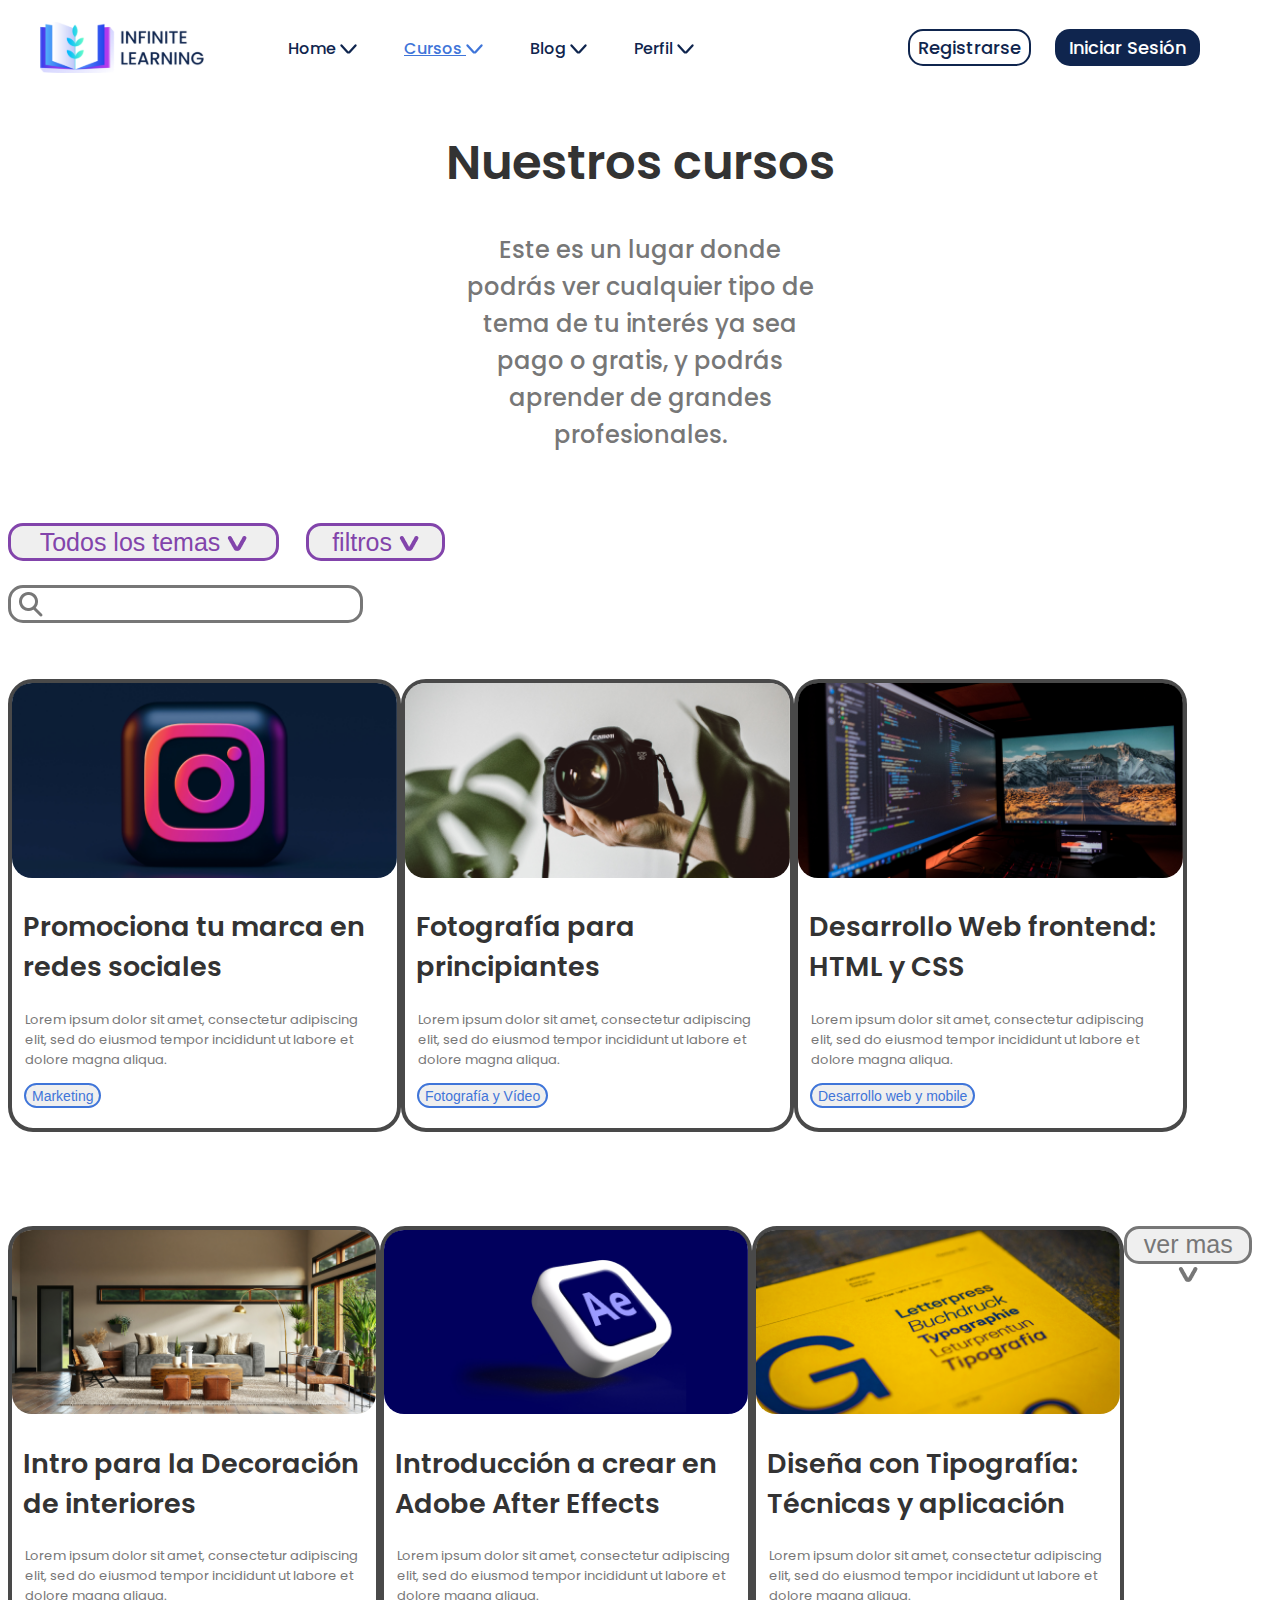
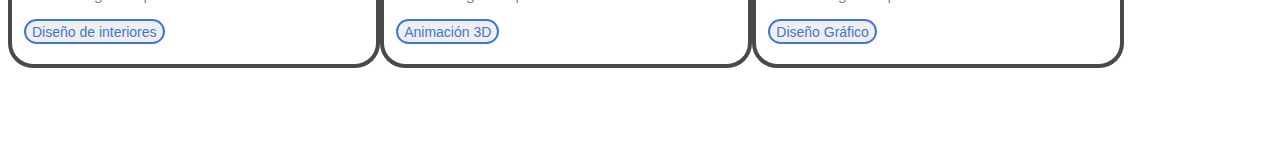
==== pages/curses.html @ 8979ec08 "Add files via upload" ====
<!DOCTYPE html>
<html lang="es">

<head>
  <meta charset="UTF-8">
  <meta http-equiv="X-UA-Compatible" content="IE=edge">
  <meta name="viewport" content="width=device-width, initial-scale=1.0">
  <link rel="preconnect" href="https://fonts.googleapis.com">
  <link rel="preconnect" href="https://fonts.gstatic.com" crossorigin>
  <link href="https://fonts.googleapis.com/css2?family=Poppins:wght@400;500;600;700&display=swap" rel="stylesheet">
  <link rel="stylesheet" href="../sass/styles.css" />
  <title>Curses</title>
</head>

<body>
  <header class="header">
    <img class="header__logo" src="../images/logo-proyecto.svg" alt="">
    <nav>
      <a class="header__a" href="../pages/home.html">Home <img class="header__arrow" src="../images/arrow-blue.svg" alt=""></a>
      <a class="header__a header__a--press" href="../pages/curses.html">Cursos <img class="header__arrow" src="../images/arrow-lightblue.svg" alt=""></a>
      <a class="header__a" href="../pages/blog.html">Blog <img class="header__arrow" src="../images/arrow-blue.svg" alt=""></a>
      <a class="header__a" href="../pages/profile.html">Perfil <img class="header__arrow" src="../images/arrow-blue.svg" alt=""></a>
      <a class="header__sign-in" href="#">Registrarse</a>
      <a class="header__log-in" href="#">Iniciar Sesión</a>
    </nav>
  </header>
  <main class="general-container">
    <div class="container" >
    <h1 class="container__title ">Nuestros cursos</h1>
    <p class="container__text">Este es un lugar donde podrás ver cualquier tipo de tema de tu interés ya sea pago o gratis, y podrás aprender de
      grandes profesionales.</p>
    </div>
    <section class="navegation">
      <div class="navigation__btns">
      <button class="navegation__btn1"> Todos los temas <img src="../images/arrow-purple.png " alt=""> </button> 
     <button class="navegation__btn2">filtros <img src="../images/arrow-purple.png" alt=""></button>
    </div>
      <form class="navegation__form" action="search-form " method="get" >
        <input  class="form__search" type="search" name="search-form" >
      </form>
    </section>
    <section class="cards">
      <div class="card-rows">
        <div class="card-content">
          <img class="card-content__img" src="../images/instaIcon.png" alt="imagen about intgram log">
          <h2 class="card-content__title">Promociona tu marca
            en redes sociales</h2>
          <p class="card-content__text">Lorem ipsum dolor sit amet, consectetur adipiscing elit, sed do eiusmod tempor incididunt ut labore et
            dolore magna aliqua. </p>
          <button class="card-content__button">Marketing</button>
        </div>
        <div class="card-content">
          <img class="card-content__img" src="../images/camera.png" alt="imagen abuot camera">
          <h2 class="card-content__title">Fotografía para
            principiantes</h2>
          <p  class="card-content__text">Lorem ipsum dolor sit amet, consectetur adipiscing elit, sed do eiusmod tempor incididunt ut labore et
            dolore magna aliqua. </p>
          <button class="card-content__button">Fotografía y Vídeo</button>
        </div>
        <div class="card-content">
          <img class="card-content__img" src="../images/computer.png" alt="imagen about computer">
          <h2 class="card-content__title">Desarrollo Web
            frontend: HTML y CSS</h2>
          <p  class="card-content__text">Lorem ipsum dolor sit amet, consectetur adipiscing elit, sed do eiusmod tempor incididunt ut labore et
            dolore magna aliqua. </p>
          <button class="card-content__button">Desarrollo web y mobile</button>
        </div>
      </div>
      <div class="card-rows">
        <div class="card-content">
          <img  class="card-content__img"src="../images/yard.png" alt="imagen about livingroom">
          <h2 class="card-content__title">Intro para la Decoración
            de interiores</h2>
          <p  class="card-content__text">Lorem ipsum dolor sit amet, consectetur adipiscing elit, sed do eiusmod tempor incididunt ut labore et
            dolore magna aliqua. </p>
          <button class="card-content__button">Diseño de interiores</button>
        </div>
        <div class="card-content">
          <img  class="card-content__img"src="../images/adobeIcon.png" alt="imagen about adobe icon">
          <h2 class="card-content__title">Introducción a crear en Adobe After Effects</h2>
          <p  class="card-content__text">Lorem ipsum dolor sit amet, consectetur adipiscing elit, sed do eiusmod tempor incididunt ut labore et
            dolore magna aliqua. </p>
          <button class="card-content__button">Animación 3D</button>
        </div>
        <div class="card-content">
          <img class="card-content__img" src="../images/letters.png" alt="imagen about letters">
          <h2 class="card-content__title">Diseña con Tipografía:
            Técnicas y aplicación</h2>
          <p  class="card-content__text">Lorem ipsum dolor sit amet, consectetur adipiscing elit, sed do eiusmod tempor incididunt ut labore et
            dolore magna aliqua. </p>
          <button class="card-content__button">Diseño Gráfico</button>
        </div>
        <button class="container-butt__last">ver mas <img src="../images/arrow-grey.png " alt=""></button>
      </div>
    </section>
  </main>
</body>

</html>
---- sass/styles.css ----
body {
  font-family: "Poppins", sans-serif;
}

.accordion__title {
  font-weight: 600;
  font-size: 30px;
  line-height: 45px;
  color: #333333;
  width: 184px;
}

.accordion__span {
  font-weight: 500;
  font-size: 8px;
  line-height: 12px;
  color: #333333;
  width: 30px;
}

.accordion__link {
  font-weight: 500;
  font-size: 25px;
  line-height: 38px;
  color: #0F254E;
}

.link--variant {
  color: #3F75D9;
}

.accordion__oval {
  width: 193px;
  height: 38px;
  border: solid 5px grey;
  border-radius: 30px;
  text-align: center;
  padding: 4px;
}

.oval--variant {
  color: #8244AB;
  border: solid 5px #8244AB;
}

.accordion--link {
  font-weight: 500;
  font-size: 25px;
  line-height: 38px;
  color: #8244AB;
}

.link--different {
  color: gray;
}

.search__title {
  font-weight: 600;
  font-size: 30px;
  line-height: 45px;
  color: #333333;
}

.search__bar {
  width: 401px;
  height: 38px;
  border: solid 4px grey;
  border-radius: 25px;
  padding: 4px;
}

.search__img {
  max-width: 24px;
  max-height: 23px;
  margin-left: 14px;
  margin-top: 9px;
}

.fonts {
  color: #333333;
}

.fonts__h1 {
  font-weight: 600;
  font-size: 30px;
}

.fonts--flex {
  display: flex;
}

.fonts__div--margin {
  margin-right: 80px;
  margin-left: 6px;
}

.fonts__h2 {
  font-weight: 700;
  font-size: 16px;
}

.fonts-poppins {
  font-weight: 400;
  font-size: 32px;
  margin-top: 20px;
}

.fonts__p--bold {
  font-weight: 700;
  font-size: 55px;
  margin-top: -13px;
}

.fonts__span {
  margin-left: 20px;
}

.span1 {
  margin-top: 28px;
}

.fonts__p--semibold {
  font-weight: 600;
  font-size: 40px;
  margin-top: -40px;
}

.span2 {
  margin-top: -14px;
}

.fonts__p--medium {
  font-weight: 500;
  font-size: 30px;
  margin-top: -20px;
}

.span3 {
  margin-top: -5px;
}

.fonts__p--regular {
  font-size: 20px;
  margin-top: -5px;
}

.span4 {
  margin-top: -1px;
}

.btn__section {
  display: flex;
  font-size: 24px;
}

.btn__section--position {
  display: flex;
  margin-right: 40px;
  width: 500px;
  align-items: center;
}

.btn__section--p1 {
  margin-right: 30px;
}

.btn__btnForm {
  border: 1px solid #000;
  height: 40px;
  font-size: 24px;
  border-radius: 10px;
  background-color: white;
}

.btn__section--c {
  color: #777777;
  font-size: 24px;
}

.btn--blue {
  border: 2px solid #0F254E;
  color: #0F254E;
}

.btn--darkBlue {
  background-color: #0F254E;
  color: white;
  width: 170px;
}

.btn--purpleBasic {
  background-color: #8244AB;
  color: white;
}

.btn__section--c {
  color: #777777;
  font-size: 24px;
}

.btn--blue {
  border: 2px solid #0F254E;
  color: #0F254E;
}

.btn--darkBlue {
  background-color: #0F254E;
  color: white;
  width: 170px;
}

.btn--purpleBasic {
  background-color: #8244AB;
  color: white;
}

.btn--blueBasic {
  background-color: #3F75D9;
  color: white;
  border: none;
  width: 130px;
  height: 50px;
}

.btn--purpleTwo {
  background-color: #572E72;
  color: white;
}

.color-title {
  font-weight: 600;
  font-size: 30px;
  line-height: 45px;
  color: #333333;
}

.color__principal {
  width: 215px;
  height: 50px;
  background-color: #8244AB;
  border-radius: 7px;
  display: flex;
  padding: 12px;
}

.color__text {
  margin-left: 15px;
  width: 48px;
  font-weight: 600;
  font-size: 10px;
  line-height: 15px;
  color: #FFFFFF;
}

.color__text--variant {
  width: 59px;
}

.flex {
  width: 230px;
  height: 50px;
  display: flex;
  gap: 10px;
  list-style: none;
  padding: 0;
}

.flex__contain {
  width: 50px;
  height: 50px;
  background: #CFB0E3;
  border-radius: 11px;
}

.violet__1 li:nth-child(2) {
  background: #9F69C3;
}
.violet__1 li:nth-child(3) {
  background: #8244AB;
}
.violet__1 li:nth-child(4) {
  background: #743D98;
}

.violet__2 li:nth-child(1) {
  background: #653585;
}
.violet__2 li:nth-child(2) {
  background: #572E72;
}
.violet__2 li:nth-child(3) {
  background: #48265F;
}
.violet__2 li:nth-child(4) {
  background: #3A1E4C;
}

.violet__3 li:nth-child(1) {
  background: #2B1739;
}
.violet__3 li:nth-child(2) {
  background: #1D0F26;
}
.violet__3 li:nth-child(3) {
  background: #0E0813;
}
.violet__3 li:nth-child(4) {
  background: #000000;
}

.secundario {
  background: #3F75D9;
}

.blue__1 li:nth-child(1) {
  background: #A9C1F0;
}
.blue__1 li:nth-child(2) {
  background: #6A94E2;
}
.blue__1 li:nth-child(3) {
  background: #3F75D9;
}
.blue__1 li:nth-child(4) {
  background: #2964D0;
}

.blue__2 li:nth-child(1) {
  background: #2457B6;
}
.blue__2 li:nth-child(2) {
  background: #1F4B9C;
}
.blue__2 li:nth-child(3) {
  background: #1A3E82;
}
.blue__2 li:nth-child(4) {
  background: #153268;
}

.blue__3 li:nth-child(1) {
  background: #0F254E;
}
.blue__3 li:nth-child(2) {
  background: #0A1934;
}
.blue__3 li:nth-child(3) {
  background: #050C1A;
}
.blue__3 li:nth-child(4) {
  background: #050C1A;
}

.terciario {
  background: #333333;
}

.gray__1 li:nth-child(1) {
  background: #777777;
}
.gray__1 li:nth-child(2) {
  background: #4A4A4A;
}
.gray__1 li:nth-child(3) {
  background: #333333;
}
.gray__1 li:nth-child(4) {
  background: #2D2D2D;
}

.gray__2 li:nth-child(1) {
  background: #282828;
}
.gray__2 li:nth-child(2) {
  background: #222222;
}
.gray__2 li:nth-child(3) {
  background: #1C1C1C;
}
.gray__2 li:nth-child(4) {
  background: #171717;
}

.gray__3 li:nth-child(1) {
  background: #111111;
}
.gray__3 li:nth-child(2) {
  background: #0B0B0B;
}
.gray__3 li:nth-child(3) {
  background: #060606;
}
.gray__3 li:nth-child(4) {
  background: #000000;
}

.contain {
  display: flex;
  gap: 24px;
}

.card_h2 {
  font-weight: 600;
  font-size: 30px;
  line-height: 45px;
  color: #333333;
}

.card {
  width: 296px;
  height: 340px;
  border: 4px black solid;
  border-radius: 15px;
  position: relative;
  padding-bottom: 8px;
}

.background--img {
  width: 296.17px;
  height: 174.73px;
  background: #D9D9D9;
  border-radius: 13px;
  text-align: center;
}

.card__h2 {
  font-weight: 600;
  font-size: 24px;
  line-height: 36px;
  color: #333333;
  text-align: left;
  margin-left: 20px;
}

.card__p {
  width: 264.46px;
  height: 44.76px;
  font-weight: 400;
  font-size: 11px;
  line-height: 16px;
  color: #333333;
  text-align: left;
  margin-left: 20px;
}

.card__button {
  width: 69px;
  height: 24px;
  border: 2px solid #3F75D9;
  border-radius: 15px;
  color: #3F75D9;
  background: #ffffff;
  text-align: center;
  position: relative;
  left: 25px;
  margin-top: 2px;
  font-weight: 500;
  font-size: 14px;
  line-height: 24px;
}

.home__h1 {
  position: absolute;
  margin-top: 122px;
  font-size: 100px;
  color: white;
  margin-left: 40px;
  line-height: 110px;
  letter-spacing: -4px;
}

.home__p {
  position: absolute;
  margin-top: 500px;
  margin-left: 40px;
  color: white;
  font-size: 28px;
}

.home__img {
  width: 1263px;
  margin: -8px;
  margin-bottom: -14px;
}

.header {
  display: flex;
  align-items: center;
  height: 95px;
  width: 1263px;
  margin-left: -8px;
  margin-top: -8px;
}

.header--background {
  background-color: #E7E7E7;
  position: relative;
  border-bottom-left-radius: 10px;
  border-bottom-right-radius: 10px;
}

.header__logo {
  width: 164px;
  margin-left: 40px;
  margin-right: 41px;
}

.header__a {
  text-decoration: none;
  color: #0F254E;
  font-weight: 500;
  margin-left: 43px;
}

.header__a:hover {
  text-decoration: underline;
}

.header__a--press {
  text-decoration: underline;
  color: #3F75D9;
}

.header__arrow {
  width: 17px;
}

.header__sign-in {
  text-decoration: none;
  margin-left: 210px;
  border: 2px solid #0F254E;
  color: #0F254E;
  font-weight: 500;
  font-size: 18px;
  padding: 4px 8px;
  border-radius: 15px;
}

.header__log-in {
  text-decoration: none;
  margin-left: 20px;
  background-color: #0F254E;
  color: white;
  font-weight: 500;
  font-size: 18px;
  padding: 6px 14px;
  border-radius: 15px;
  width: 170px;
}

.profile__general {
  width: auto;
  height: 650px;
  margin: 10px 120px 10px 120px;
}

.profile__h1 {
  font-weight: 600;
  font-size: 45px;
}

.profile__div--position {
  display: flex;
  width: 1100px;
  height: 200px;
  background-color: #F5F5F5;
  border-radius: 15px;
  margin: 20px 0 30px;
  justify-content: center;
  align-items: center;
  color: #333333;
}

.profile__user {
  width: auto;
  height: auto;
  margin: 0px 40px 0px;
  position: relative;
}

.profile--img {
  width: 100px;
  position: relative;
  left: 10px;
  top: 15px;
}

.profile__user--span {
  font-size: 12px;
  position: relative;
  bottom: 20px;
  left: 10px;
}

.profile__user--p {
  font-size: 20px;
  font-weight: 500;
  width: 800px;
  border-bottom: 1px solid #BDBDBD;
}

.color__border {
  border: none;
}

.profile__user--span1 {
  position: relative;
  left: 220px;
}

.profile__user--span2 {
  position: relative;
  left: 139px;
}

.profile__user--span3 {
  position: relative;
  left: 177px;
}

.profile__curses {
  display: grid;
  width: 850px;
}

.profile__curses--p {
  font-size: 20px;
}

.profile__curses--bar {
  background: #BDBDBD;
  border: 1px solid #BDBDBD;
  border-radius: 20px;
  width: 650px;
  height: 25px;
  position: relative;
  bottom: 17px;
}

.profile__curses--bar2 {
  border: 1px solid #777777;
  width: 400px;
  height: 25px;
  border-radius: 20px;
  background: #777777;
}

.profile__curses--bar2-1 {
  width: 200px;
  border: 1px solid #777777;
  height: 25px;
  border-radius: 20px;
  background: #777777;
}

.positionsubtitle {
  position: relative;
  right: 160px;
  bottom: 70px;
  font-weight: 600;
}

.profile__btn {
  width: 490px;
  height: 40px;
  margin-left: 10px;
  border-radius: 15px;
  background: #8244AB;
  border: none;
  font-size: 20px;
  color: white;
  justify-content: center;
  align-items: center;
  cursor: pointer;
}

.profile__btn--img {
  width: 20px;
  position: relative;
  right: 15px;
  top: 2px;
}

.container {
  text-align: center;
}

.container__title {
  font-weight: 600;
  font-size: 48px;
  color: #333333;
}

.container__text {
  font-weight: 500;
  font-size: 24px;
  line-height: 37px;
  color: #777777;
  width: 360px;
  margin: 0 auto;
}

.navegation {
  margin-top: 46px;
  margin-bottom: 56px;
}

.navegation__btn1 {
  border: 3px solid #8244AB;
  border-radius: 15px;
  width: 271px;
  height: 38px;
  font-weight: 500;
  font-size: 25px;
  color: #8244AB;
  margin-right: 23px;
}

.navegation__btn2 {
  width: 139px;
  height: 38px;
  border: 3px solid #8244AB;
  border-radius: 15px;
  font-weight: 500;
  font-size: 25px;
  color: #8244AB;
  margin-bottom: 24px;
  margin-top: 24px;
}

.navegation__form {
  position: relative;
}

.navegation__form::before {
  content: url("/images/lupa.png");
  position: absolute;
  top: 7px;
  left: 11px;
}

.form__search {
  width: 355px;
  height: 38px;
  border: 3px solid #777777;
  border-radius: 15px;
}

.card-rows {
  width: 1244px;
  display: flex;
  margin-bottom: 70px;
}

.card-content {
  border: 4px solid #494949;
  border-radius: 25px;
  margin-bottom: 24px;
}

.card-content__img {
  width: 100%;
  border-radius: 20px;
}

.card-content__title {
  font-weight: 600;
  font-size: 27px;
  line-height: 40px;
  color: #333333;
  max-width: 374px;
  margin-left: 11px;
}

.card-content__text {
  font-weight: 400;
  font-size: 13px;
  color: #777777;
  max-width: 335.65px;
  margin-left: 13px;
}

.card-content__button {
  height: 25px;
  border: 2px solid #3F75D9;
  border-radius: 15px;
  font-weight: 500;
  font-size: 14px;
  color: #3F75D9;
  margin-left: 12px;
  margin-bottom: 20px;
}

.container-butt {
  text-align: center;
}

.container-butt__last {
  height: 38px;
  border: 3px solid #777777;
  border-radius: 15px;
  font-weight: 500;
  font-size: 25px;
  color: #777777;
}/*# sourceMappingURL=styles.css.map */
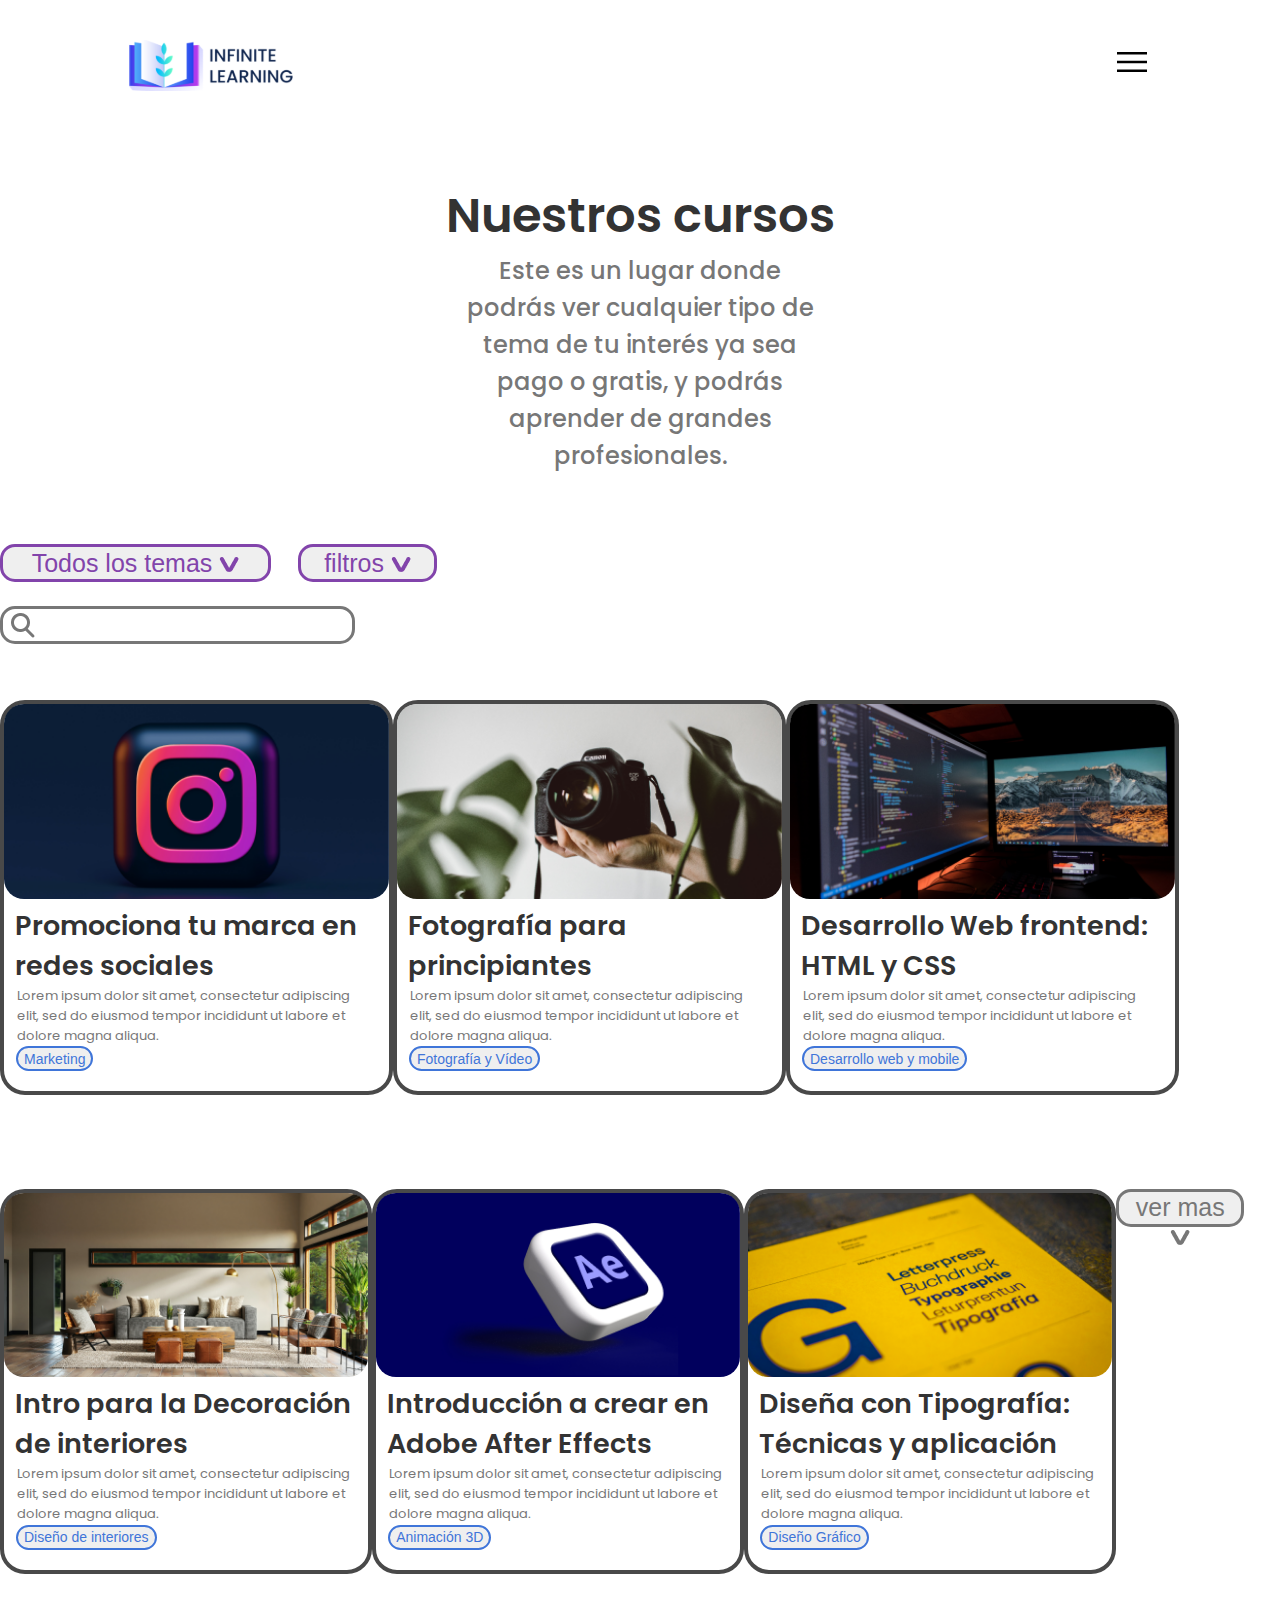
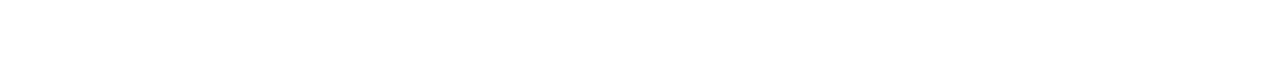
==== commit 87ea5577: "commit" ====
--- a/pages/curses.html
+++ b/pages/curses.html
@@ -13,15 +13,35 @@
 </head>
 
 <body>
-  <header class="header">
-    <img class="header__logo" src="../images/logo-proyecto.svg" alt="">
-    <nav>
-      <a class="header__a" href="../pages/home.html">Home <img class="header__arrow" src="../images/arrow-blue.svg" alt=""></a>
-      <a class="header__a header__a--press" href="../pages/curses.html">Cursos <img class="header__arrow" src="../images/arrow-lightblue.svg" alt=""></a>
-      <a class="header__a" href="../pages/blog.html">Blog <img class="header__arrow" src="../images/arrow-blue.svg" alt=""></a>
-      <a class="header__a" href="../pages/profile.html">Perfil <img class="header__arrow" src="../images/arrow-blue.svg" alt=""></a>
-      <a class="header__sign-in" href="#">Registrarse</a>
-      <a class="header__log-in" href="#">Iniciar Sesión</a>
+  <header class="hero">
+    <nav class="nav container" id="nav">
+      <img src="/images/logo-proyecto.svg" alt="#" class="nav__logo">
+      <ul class="nav__links">
+        <li class="nav__item">
+          <a href="/pages/home.html" class="nav__link">Home <img src="/images/arrow-lightblue.svg" alt="#" class="header__arrow"> </a>
+        </li>
+        <li class="nav__item">
+          <a href="/pages/curses.html" class="nav__link">Cursos<img src="/images/arrow-lightblue.svg" alt="#" class="header__arrow"> </a>
+        </li>
+        <li class="nav__item">
+          <a href="/pages/blog.html" class="nav__link">Blog<img src="/images/arrow-lightblue.svg" alt="#" class="header__arrow"> </a>
+        </li>
+        <li class="nav__item">
+          <a href="/pages/profile.html" class="nav__link">Perfil<img src="/images/arrow-lightblue.svg" alt="#" class="header__arrow"> </a>
+        </li>
+        <li class="nav__item">
+          <a href="#" class="nav__link">Registrarse</a>
+        </li>
+        <li class="nav__item">
+          <a href="#" class="nav__link">Iniciar Sesión</a>
+        </li>
+      </ul>
+      <a href="#nav" class="nav__hamburguer">
+        <img src="/images/menu-hamburguer.svg" alt="" class="nav__icon">
+      </a>
+      <a href="#" class="nav__close">
+        <img src="/images/menu-close.svg" alt="" class="nav__icon">
+      </a>
     </nav>
   </header>
   <main class="general-container">
--- a/sass/styles.css
+++ b/sass/styles.css
@@ -459,93 +459,254 @@
   line-height: 24px;
 }
 
-.home__h1 {
+.home {
+  background-image: url(/images/home-img.jpg);
+  background-repeat: no-repeat;
+  background-size: cover;
+  width: 100%;
+}
+
+.home__title {
+  width: 500px;
+  color: #fff;
+  font-size: 46px;
+}
+
+.home__tittle-position {
+  padding-top: 120px;
+  padding-left: 120px;
+}
+
+.home__description {
+  color: #fff;
+  margin-top: 50px;
+  margin-left: 120px;
+}
+
+* {
+  margin: 0;
+  box-sizing: border-box;
+}
+
+.container {
+  margin: 0 auto;
+  width: 90%;
+  max-width: 1023px;
+  overflow: hidden;
+}
+
+.hero {
+  background-size: cover;
+  min-width: 500px;
+  height: 20vh;
+}
+
+.nav {
+  --state-close: scale(0);
+  --state-hamburguer: scale(1);
+  --state-menu: translate(-100%);
+  padding: 40px 0;
+  display: grid;
+  justify-content: space-between;
+  align-items: center;
+  grid-template-columns: repeat(2, -webkit-max-content);
+  grid-template-columns: repeat(2, max-content);
+}
+
+.nav:target {
+  --state-menu: translate(0);
+  --state-close: scale(1);
+  --state-hamburguer: scale(0);
+<<<<<<< Updated upstream
+}
+
+.nav__logo {
+  font-size: 2.5rem;
+}
+
+.nav__hamburguer,
+.nav__close {
+  cursor: pointer;
+  grid-column: -2/-1;
+  grid-row: 1/2;
+  transition: 0.4s transform;
+}
+
+.nav__icon {
+  width: 40px;
+}
+
+.nav__hamburguer {
+  transform: var(--state-hamburguer);
+}
+
+=======
+}
+
+.nav__logo {
+  font-size: 2.5rem;
+}
+
+.nav__hamburguer,
+.nav__close {
+  cursor: pointer;
+  grid-column: -2/-1;
+  grid-row: 1/2;
+  transition: 0.4s transform;
+}
+
+.nav__icon {
+  width: 40px;
+}
+
+.nav__hamburguer {
+  transform: var(--state-hamburguer);
+}
+
+>>>>>>> Stashed changes
+.nav__close {
+  transform: var(--state-close);
+}
+
+.nav__links {
+  background-color: #E7E7E7;
   position: absolute;
-  margin-top: 122px;
-  font-size: 100px;
-  color: white;
-  margin-left: 40px;
-  line-height: 110px;
-  letter-spacing: -4px;
-}
-
-.home__p {
+  top: 0;
+  bottom: 0;
+  right: 0;
+  left: 0;
+  padding: 0;
+  display: grid;
+  align-content: center;
+  gap: 2em;
+  padding-left: 5%;
+  transform: var(--state-menu);
+  transition: 0.3s transform;
+}
+
+.nav__item {
+  list-style: none;
+}
+
+.nav__link {
+  color: #0F254E;
+  text-decoration: none;
+  font-size: 21px;
+  letter-spacing: 2px;
+}
+
+* {
+  margin: 0;
+  box-sizing: border-box;
+}
+
+.container {
+  margin: 0 auto;
+  width: 90%;
+  max-width: 1023px;
+  overflow: hidden;
+}
+
+.hero {
+  background-size: cover;
+  min-width: 500px;
+  height: 20vh;
+}
+
+.nav {
+  --state-close: scale(0);
+  --state-hamburguer: scale(1);
+  --state-menu: translate(-100%);
+  padding: 40px 0;
+  display: grid;
+  justify-content: space-between;
+  align-items: center;
+  grid-template-columns: repeat(2, -webkit-max-content);
+  grid-template-columns: repeat(2, max-content);
+<<<<<<< Updated upstream
+}
+
+.nav:target {
+  --state-menu: translate(0);
+  --state-close: scale(1);
+  --state-hamburguer: scale(0);
+}
+
+.nav__logo {
+  font-size: 2.5rem;
+}
+
+.nav__hamburguer,
+.nav__close {
+  cursor: pointer;
+  grid-column: -2/-1;
+  grid-row: 1/2;
+  transition: 0.4s transform;
+}
+
+.nav__icon {
+  width: 40px;
+}
+
+=======
+}
+
+.nav:target {
+  --state-menu: translate(0);
+  --state-close: scale(1);
+  --state-hamburguer: scale(0);
+}
+
+.nav__logo {
+  font-size: 2.5rem;
+}
+
+.nav__hamburguer,
+.nav__close {
+  cursor: pointer;
+  grid-column: -2/-1;
+  grid-row: 1/2;
+  transition: 0.4s transform;
+}
+
+.nav__icon {
+  width: 40px;
+}
+
+>>>>>>> Stashed changes
+.nav__hamburguer {
+  transform: var(--state-hamburguer);
+}
+
+.nav__close {
+  transform: var(--state-close);
+}
+
+.nav__links {
+  background-color: #E7E7E7;
   position: absolute;
-  margin-top: 500px;
-  margin-left: 40px;
-  color: white;
-  font-size: 28px;
-}
-
-.home__img {
-  width: 1263px;
-  margin: -8px;
-  margin-bottom: -14px;
-}
-
-.header {
-  display: flex;
-  align-items: center;
-  height: 95px;
-  width: 1263px;
-  margin-left: -8px;
-  margin-top: -8px;
-}
-
-.header--background {
-  background-color: #E7E7E7;
-  position: relative;
-  border-bottom-left-radius: 10px;
-  border-bottom-right-radius: 10px;
-}
-
-.header__logo {
-  width: 164px;
-  margin-left: 40px;
-  margin-right: 41px;
-}
-
-.header__a {
+  top: 0;
+  bottom: 0;
+  right: 0;
+  left: 0;
+  padding: 0;
+  display: grid;
+  align-content: center;
+  gap: 2em;
+  padding-left: 5%;
+  transform: var(--state-menu);
+  transition: 0.3s transform;
+}
+
+.nav__item {
+  list-style: none;
+}
+
+.nav__link {
+  color: #0F254E;
   text-decoration: none;
-  color: #0F254E;
-  font-weight: 500;
-  margin-left: 43px;
-}
-
-.header__a:hover {
-  text-decoration: underline;
-}
-
-.header__a--press {
-  text-decoration: underline;
-  color: #3F75D9;
-}
-
-.header__arrow {
-  width: 17px;
-}
-
-.header__sign-in {
-  text-decoration: none;
-  margin-left: 210px;
-  border: 2px solid #0F254E;
-  color: #0F254E;
-  font-weight: 500;
-  font-size: 18px;
-  padding: 4px 8px;
-  border-radius: 15px;
-}
-
-.header__log-in {
-  text-decoration: none;
-  margin-left: 20px;
-  background-color: #0F254E;
-  color: white;
-  font-weight: 500;
-  font-size: 18px;
-  padding: 6px 14px;
-  border-radius: 15px;
-  width: 170px;
+  font-size: 21px;
+  letter-spacing: 2px;
 }
 
 .profile__general {
@@ -802,4 +963,91 @@
   font-weight: 500;
   font-size: 25px;
   color: #777777;
+}
+
+* {
+  margin: 0;
+  box-sizing: border-box;
+}
+
+.container {
+  margin: 0 auto;
+  width: 90%;
+  max-width: 1023px;
+  overflow: hidden;
+}
+
+.hero {
+  background-size: cover;
+  min-width: 500px;
+  height: 20vh;
+}
+
+.nav {
+  --state-close: scale(0);
+  --state-hamburguer: scale(1);
+  --state-menu: translate(-100%);
+  padding: 40px 0;
+  display: grid;
+  justify-content: space-between;
+  align-items: center;
+  grid-template-columns: repeat(2, -webkit-max-content);
+  grid-template-columns: repeat(2, max-content);
+}
+
+.nav:target {
+  --state-menu: translate(0);
+  --state-close: scale(1);
+  --state-hamburguer: scale(0);
+}
+
+.nav__logo {
+  font-size: 2.5rem;
+}
+
+.nav__hamburguer,
+.nav__close {
+  cursor: pointer;
+  grid-column: -2/-1;
+  grid-row: 1/2;
+  transition: 0.4s transform;
+}
+
+.nav__icon {
+  width: 40px;
+}
+
+.nav__hamburguer {
+  transform: var(--state-hamburguer);
+}
+
+.nav__close {
+  transform: var(--state-close);
+}
+
+.nav__links {
+  background-color: #E7E7E7;
+  position: absolute;
+  top: 0;
+  bottom: 0;
+  right: 0;
+  left: 0;
+  padding: 0;
+  display: grid;
+  align-content: center;
+  gap: 2em;
+  padding-left: 5%;
+  transform: var(--state-menu);
+  transition: 0.3s transform;
+}
+
+.nav__item {
+  list-style: none;
+}
+
+.nav__link {
+  color: #0F254E;
+  text-decoration: none;
+  font-size: 21px;
+  letter-spacing: 2px;
 }/*# sourceMappingURL=styles.css.map */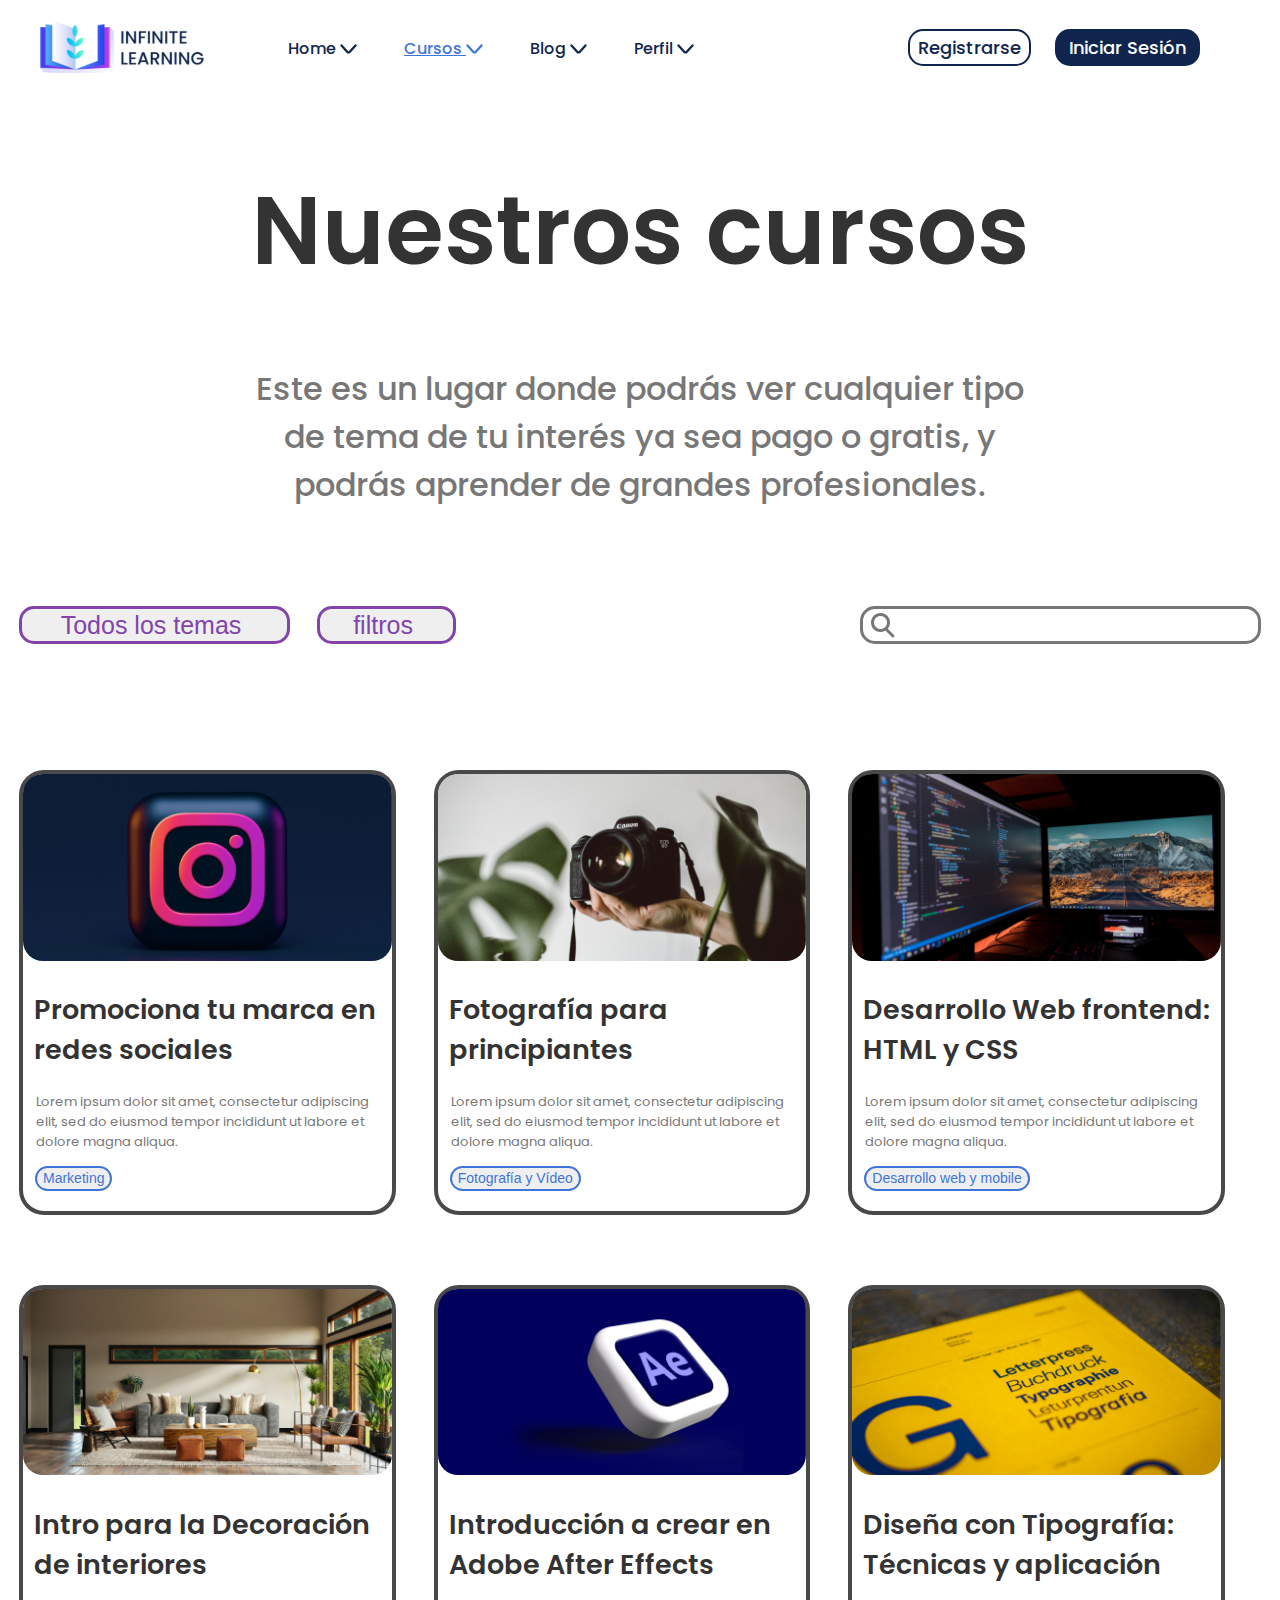
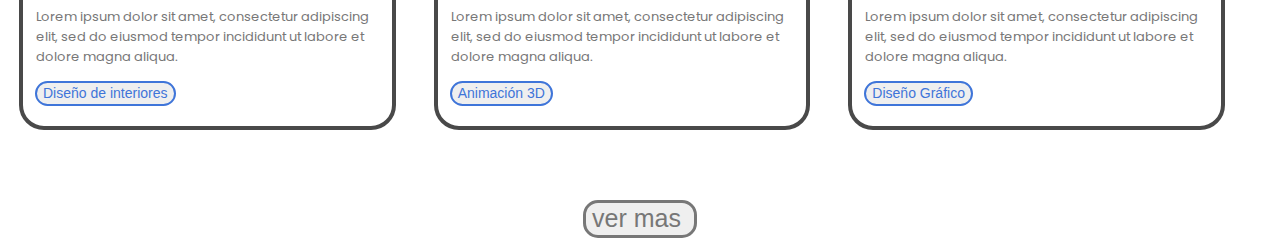
==== commit 13fbd195: "Add files via upload" ====
--- a/pages/curses.html
+++ b/pages/curses.html
@@ -13,47 +13,27 @@
 </head>
 
 <body>
-  <header class="hero">
-    <nav class="nav container" id="nav">
-      <img src="/images/logo-proyecto.svg" alt="#" class="nav__logo">
-      <ul class="nav__links">
-        <li class="nav__item">
-          <a href="/pages/home.html" class="nav__link">Home <img src="/images/arrow-lightblue.svg" alt="#" class="header__arrow"> </a>
-        </li>
-        <li class="nav__item">
-          <a href="/pages/curses.html" class="nav__link">Cursos<img src="/images/arrow-lightblue.svg" alt="#" class="header__arrow"> </a>
-        </li>
-        <li class="nav__item">
-          <a href="/pages/blog.html" class="nav__link">Blog<img src="/images/arrow-lightblue.svg" alt="#" class="header__arrow"> </a>
-        </li>
-        <li class="nav__item">
-          <a href="/pages/profile.html" class="nav__link">Perfil<img src="/images/arrow-lightblue.svg" alt="#" class="header__arrow"> </a>
-        </li>
-        <li class="nav__item">
-          <a href="#" class="nav__link">Registrarse</a>
-        </li>
-        <li class="nav__item">
-          <a href="#" class="nav__link">Iniciar Sesión</a>
-        </li>
-      </ul>
-      <a href="#nav" class="nav__hamburguer">
-        <img src="/images/menu-hamburguer.svg" alt="" class="nav__icon">
-      </a>
-      <a href="#" class="nav__close">
-        <img src="/images/menu-close.svg" alt="" class="nav__icon">
-      </a>
+  <header class="header">
+    <img class="header__logo" src="../images/logo-proyecto.svg" alt="">
+    <nav>
+      <a class="header__a" href="../pages/home.html">Home <img class="header__arrow" src="../images/arrow-blue.svg" alt=""></a>
+      <a class="header__a header__a--press" href="../pages/curses.html">Cursos <img class="header__arrow" src="../images/arrow-lightblue.svg" alt=""></a>
+      <a class="header__a" href="../pages/blog.html">Blog <img class="header__arrow" src="../images/arrow-blue.svg" alt=""></a>
+      <a class="header__a" href="../pages/profile.html">Perfil <img class="header__arrow" src="../images/arrow-blue.svg" alt=""></a>
+      <a class="header__sign-in" href="#">Registrarse</a>
+      <a class="header__log-in" href="#">Iniciar Sesión</a>
     </nav>
   </header>
   <main class="general-container">
     <div class="container" >
-    <h1 class="container__title ">Nuestros cursos</h1>
+    <h1 class="container__title">Nuestros cursos</h1>
     <p class="container__text">Este es un lugar donde podrás ver cualquier tipo de tema de tu interés ya sea pago o gratis, y podrás aprender de
       grandes profesionales.</p>
     </div>
     <section class="navegation">
       <div class="navigation__btns">
-      <button class="navegation__btn1"> Todos los temas <img src="../images/arrow-purple.png " alt=""> </button> 
-     <button class="navegation__btn2">filtros <img src="../images/arrow-purple.png" alt=""></button>
+      <button class="navegation__btn1"> Todos los temas <img src="/images/Vector purple.png" alt=""> </button> 
+     <button class="navegation__btn2">filtros <img src="/images/Vector purple.png" alt=""></button>
     </div>
       <form class="navegation__form" action="search-form " method="get" >
         <input  class="form__search" type="search" name="search-form" >
@@ -110,8 +90,10 @@
             dolore magna aliqua. </p>
           <button class="card-content__button">Diseño Gráfico</button>
         </div>
-        <button class="container-butt__last">ver mas <img src="../images/arrow-grey.png " alt=""></button>
       </div>
+      <div class="container-butt">
+      <button class="container-butt__last">ver mas <img src="../images/Vector grey .png" alt=""></button>
+    </div>
     </section>
   </main>
 </body>
--- a/sass/styles.css
+++ b/sass/styles.css
@@ -1,1053 +1,811 @@
-body {
-  font-family: "Poppins", sans-serif;
-}
-
-.accordion__title {
-  font-weight: 600;
-  font-size: 30px;
-  line-height: 45px;
-  color: #333333;
-  width: 184px;
-}
-
-.accordion__span {
-  font-weight: 500;
-  font-size: 8px;
-  line-height: 12px;
-  color: #333333;
-  width: 30px;
-}
-
-.accordion__link {
-  font-weight: 500;
-  font-size: 25px;
-  line-height: 38px;
-  color: #0F254E;
-}
-
-.link--variant {
-  color: #3F75D9;
-}
-
-.accordion__oval {
-  width: 193px;
-  height: 38px;
-  border: solid 5px grey;
-  border-radius: 30px;
-  text-align: center;
-  padding: 4px;
-}
-
-.oval--variant {
-  color: #8244AB;
-  border: solid 5px #8244AB;
-}
-
-.accordion--link {
-  font-weight: 500;
-  font-size: 25px;
-  line-height: 38px;
-  color: #8244AB;
-}
-
-.link--different {
-  color: gray;
-}
-
-.search__title {
-  font-weight: 600;
-  font-size: 30px;
-  line-height: 45px;
-  color: #333333;
-}
-
-.search__bar {
-  width: 401px;
-  height: 38px;
-  border: solid 4px grey;
-  border-radius: 25px;
-  padding: 4px;
-}
-
-.search__img {
-  max-width: 24px;
-  max-height: 23px;
-  margin-left: 14px;
-  margin-top: 9px;
-}
-
-.fonts {
-  color: #333333;
-}
-
-.fonts__h1 {
-  font-weight: 600;
-  font-size: 30px;
-}
-
-.fonts--flex {
-  display: flex;
-}
-
-.fonts__div--margin {
-  margin-right: 80px;
-  margin-left: 6px;
-}
-
-.fonts__h2 {
-  font-weight: 700;
-  font-size: 16px;
-}
-
-.fonts-poppins {
-  font-weight: 400;
-  font-size: 32px;
-  margin-top: 20px;
-}
-
-.fonts__p--bold {
-  font-weight: 700;
-  font-size: 55px;
-  margin-top: -13px;
-}
-
-.fonts__span {
-  margin-left: 20px;
-}
-
-.span1 {
-  margin-top: 28px;
-}
-
-.fonts__p--semibold {
-  font-weight: 600;
-  font-size: 40px;
-  margin-top: -40px;
-}
-
-.span2 {
-  margin-top: -14px;
-}
-
-.fonts__p--medium {
-  font-weight: 500;
-  font-size: 30px;
-  margin-top: -20px;
-}
-
-.span3 {
-  margin-top: -5px;
-}
-
-.fonts__p--regular {
-  font-size: 20px;
-  margin-top: -5px;
-}
-
-.span4 {
-  margin-top: -1px;
-}
-
-.btn__section {
-  display: flex;
-  font-size: 24px;
-}
-
-.btn__section--position {
-  display: flex;
-  margin-right: 40px;
-  width: 500px;
-  align-items: center;
-}
-
-.btn__section--p1 {
-  margin-right: 30px;
-}
-
-.btn__btnForm {
-  border: 1px solid #000;
-  height: 40px;
-  font-size: 24px;
-  border-radius: 10px;
-  background-color: white;
-}
-
-.btn__section--c {
-  color: #777777;
-  font-size: 24px;
-}
-
-.btn--blue {
-  border: 2px solid #0F254E;
-  color: #0F254E;
-}
-
-.btn--darkBlue {
-  background-color: #0F254E;
-  color: white;
-  width: 170px;
-}
-
-.btn--purpleBasic {
-  background-color: #8244AB;
-  color: white;
-}
-
-.btn__section--c {
-  color: #777777;
-  font-size: 24px;
-}
-
-.btn--blue {
-  border: 2px solid #0F254E;
-  color: #0F254E;
-}
-
-.btn--darkBlue {
-  background-color: #0F254E;
-  color: white;
-  width: 170px;
-}
-
-.btn--purpleBasic {
-  background-color: #8244AB;
-  color: white;
-}
-
-.btn--blueBasic {
-  background-color: #3F75D9;
-  color: white;
-  border: none;
-  width: 130px;
-  height: 50px;
-}
-
-.btn--purpleTwo {
-  background-color: #572E72;
-  color: white;
-}
-
-.color-title {
-  font-weight: 600;
-  font-size: 30px;
-  line-height: 45px;
-  color: #333333;
-}
-
-.color__principal {
-  width: 215px;
-  height: 50px;
-  background-color: #8244AB;
-  border-radius: 7px;
-  display: flex;
-  padding: 12px;
-}
-
-.color__text {
-  margin-left: 15px;
-  width: 48px;
-  font-weight: 600;
-  font-size: 10px;
-  line-height: 15px;
-  color: #FFFFFF;
-}
-
-.color__text--variant {
-  width: 59px;
-}
-
-.flex {
-  width: 230px;
-  height: 50px;
-  display: flex;
-  gap: 10px;
-  list-style: none;
-  padding: 0;
-}
-
-.flex__contain {
-  width: 50px;
-  height: 50px;
-  background: #CFB0E3;
-  border-radius: 11px;
-}
-
-.violet__1 li:nth-child(2) {
-  background: #9F69C3;
-}
-.violet__1 li:nth-child(3) {
-  background: #8244AB;
-}
-.violet__1 li:nth-child(4) {
-  background: #743D98;
-}
-
-.violet__2 li:nth-child(1) {
-  background: #653585;
-}
-.violet__2 li:nth-child(2) {
-  background: #572E72;
-}
-.violet__2 li:nth-child(3) {
-  background: #48265F;
-}
-.violet__2 li:nth-child(4) {
-  background: #3A1E4C;
-}
-
-.violet__3 li:nth-child(1) {
-  background: #2B1739;
-}
-.violet__3 li:nth-child(2) {
-  background: #1D0F26;
-}
-.violet__3 li:nth-child(3) {
-  background: #0E0813;
-}
-.violet__3 li:nth-child(4) {
-  background: #000000;
-}
-
-.secundario {
-  background: #3F75D9;
-}
-
-.blue__1 li:nth-child(1) {
-  background: #A9C1F0;
-}
-.blue__1 li:nth-child(2) {
-  background: #6A94E2;
-}
-.blue__1 li:nth-child(3) {
-  background: #3F75D9;
-}
-.blue__1 li:nth-child(4) {
-  background: #2964D0;
-}
-
-.blue__2 li:nth-child(1) {
-  background: #2457B6;
-}
-.blue__2 li:nth-child(2) {
-  background: #1F4B9C;
-}
-.blue__2 li:nth-child(3) {
-  background: #1A3E82;
-}
-.blue__2 li:nth-child(4) {
-  background: #153268;
-}
-
-.blue__3 li:nth-child(1) {
-  background: #0F254E;
-}
-.blue__3 li:nth-child(2) {
-  background: #0A1934;
-}
-.blue__3 li:nth-child(3) {
-  background: #050C1A;
-}
-.blue__3 li:nth-child(4) {
-  background: #050C1A;
-}
-
-.terciario {
-  background: #333333;
-}
-
-.gray__1 li:nth-child(1) {
-  background: #777777;
-}
-.gray__1 li:nth-child(2) {
-  background: #4A4A4A;
-}
-.gray__1 li:nth-child(3) {
-  background: #333333;
-}
-.gray__1 li:nth-child(4) {
-  background: #2D2D2D;
-}
-
-.gray__2 li:nth-child(1) {
-  background: #282828;
-}
-.gray__2 li:nth-child(2) {
-  background: #222222;
-}
-.gray__2 li:nth-child(3) {
-  background: #1C1C1C;
-}
-.gray__2 li:nth-child(4) {
-  background: #171717;
-}
-
-.gray__3 li:nth-child(1) {
-  background: #111111;
-}
-.gray__3 li:nth-child(2) {
-  background: #0B0B0B;
-}
-.gray__3 li:nth-child(3) {
-  background: #060606;
-}
-.gray__3 li:nth-child(4) {
-  background: #000000;
-}
-
-.contain {
-  display: flex;
-  gap: 24px;
-}
-
-.card_h2 {
-  font-weight: 600;
-  font-size: 30px;
-  line-height: 45px;
-  color: #333333;
-}
-
-.card {
-  width: 296px;
-  height: 340px;
-  border: 4px black solid;
-  border-radius: 15px;
-  position: relative;
-  padding-bottom: 8px;
-}
-
-.background--img {
-  width: 296.17px;
-  height: 174.73px;
-  background: #D9D9D9;
-  border-radius: 13px;
-  text-align: center;
-}
-
-.card__h2 {
-  font-weight: 600;
-  font-size: 24px;
-  line-height: 36px;
-  color: #333333;
-  text-align: left;
-  margin-left: 20px;
-}
-
-.card__p {
-  width: 264.46px;
-  height: 44.76px;
-  font-weight: 400;
-  font-size: 11px;
-  line-height: 16px;
-  color: #333333;
-  text-align: left;
-  margin-left: 20px;
-}
-
-.card__button {
-  width: 69px;
-  height: 24px;
-  border: 2px solid #3F75D9;
-  border-radius: 15px;
-  color: #3F75D9;
-  background: #ffffff;
-  text-align: center;
-  position: relative;
-  left: 25px;
-  margin-top: 2px;
-  font-weight: 500;
-  font-size: 14px;
-  line-height: 24px;
-}
-
-.home {
-  background-image: url(/images/home-img.jpg);
-  background-repeat: no-repeat;
-  background-size: cover;
-  width: 100%;
-}
-
-.home__title {
-  width: 500px;
-  color: #fff;
-  font-size: 46px;
-}
-
-.home__tittle-position {
-  padding-top: 120px;
-  padding-left: 120px;
-}
-
-.home__description {
-  color: #fff;
-  margin-top: 50px;
-  margin-left: 120px;
-}
-
-* {
-  margin: 0;
-  box-sizing: border-box;
-}
-
-.container {
-  margin: 0 auto;
-  width: 90%;
-  max-width: 1023px;
-  overflow: hidden;
-}
-
-.hero {
-  background-size: cover;
-  min-width: 500px;
-  height: 20vh;
-}
-
-.nav {
-  --state-close: scale(0);
-  --state-hamburguer: scale(1);
-  --state-menu: translate(-100%);
-  padding: 40px 0;
-  display: grid;
-  justify-content: space-between;
-  align-items: center;
-  grid-template-columns: repeat(2, -webkit-max-content);
-  grid-template-columns: repeat(2, max-content);
-}
-
-.nav:target {
-  --state-menu: translate(0);
-  --state-close: scale(1);
-  --state-hamburguer: scale(0);
-<<<<<<< Updated upstream
-}
-
-.nav__logo {
-  font-size: 2.5rem;
-}
-
-.nav__hamburguer,
-.nav__close {
-  cursor: pointer;
-  grid-column: -2/-1;
-  grid-row: 1/2;
-  transition: 0.4s transform;
-}
-
-.nav__icon {
-  width: 40px;
-}
-
-.nav__hamburguer {
-  transform: var(--state-hamburguer);
-}
-
-=======
-}
-
-.nav__logo {
-  font-size: 2.5rem;
-}
-
-.nav__hamburguer,
-.nav__close {
-  cursor: pointer;
-  grid-column: -2/-1;
-  grid-row: 1/2;
-  transition: 0.4s transform;
-}
-
-.nav__icon {
-  width: 40px;
-}
-
-.nav__hamburguer {
-  transform: var(--state-hamburguer);
-}
-
->>>>>>> Stashed changes
-.nav__close {
-  transform: var(--state-close);
-}
-
-.nav__links {
-  background-color: #E7E7E7;
-  position: absolute;
-  top: 0;
-  bottom: 0;
-  right: 0;
-  left: 0;
-  padding: 0;
-  display: grid;
-  align-content: center;
-  gap: 2em;
-  padding-left: 5%;
-  transform: var(--state-menu);
-  transition: 0.3s transform;
-}
-
-.nav__item {
-  list-style: none;
-}
-
-.nav__link {
-  color: #0F254E;
-  text-decoration: none;
-  font-size: 21px;
-  letter-spacing: 2px;
-}
-
-* {
-  margin: 0;
-  box-sizing: border-box;
-}
-
-.container {
-  margin: 0 auto;
-  width: 90%;
-  max-width: 1023px;
-  overflow: hidden;
-}
-
-.hero {
-  background-size: cover;
-  min-width: 500px;
-  height: 20vh;
-}
-
-.nav {
-  --state-close: scale(0);
-  --state-hamburguer: scale(1);
-  --state-menu: translate(-100%);
-  padding: 40px 0;
-  display: grid;
-  justify-content: space-between;
-  align-items: center;
-  grid-template-columns: repeat(2, -webkit-max-content);
-  grid-template-columns: repeat(2, max-content);
-<<<<<<< Updated upstream
-}
-
-.nav:target {
-  --state-menu: translate(0);
-  --state-close: scale(1);
-  --state-hamburguer: scale(0);
-}
-
-.nav__logo {
-  font-size: 2.5rem;
-}
-
-.nav__hamburguer,
-.nav__close {
-  cursor: pointer;
-  grid-column: -2/-1;
-  grid-row: 1/2;
-  transition: 0.4s transform;
-}
-
-.nav__icon {
-  width: 40px;
-}
-
-=======
-}
-
-.nav:target {
-  --state-menu: translate(0);
-  --state-close: scale(1);
-  --state-hamburguer: scale(0);
-}
-
-.nav__logo {
-  font-size: 2.5rem;
-}
-
-.nav__hamburguer,
-.nav__close {
-  cursor: pointer;
-  grid-column: -2/-1;
-  grid-row: 1/2;
-  transition: 0.4s transform;
-}
-
-.nav__icon {
-  width: 40px;
-}
-
->>>>>>> Stashed changes
-.nav__hamburguer {
-  transform: var(--state-hamburguer);
-}
-
-.nav__close {
-  transform: var(--state-close);
-}
-
-.nav__links {
-  background-color: #E7E7E7;
-  position: absolute;
-  top: 0;
-  bottom: 0;
-  right: 0;
-  left: 0;
-  padding: 0;
-  display: grid;
-  align-content: center;
-  gap: 2em;
-  padding-left: 5%;
-  transform: var(--state-menu);
-  transition: 0.3s transform;
-}
-
-.nav__item {
-  list-style: none;
-}
-
-.nav__link {
-  color: #0F254E;
-  text-decoration: none;
-  font-size: 21px;
-  letter-spacing: 2px;
-}
-
-.profile__general {
-  width: auto;
-  height: 650px;
-  margin: 10px 120px 10px 120px;
-}
-
-.profile__h1 {
-  font-weight: 600;
-  font-size: 45px;
-}
-
-.profile__div--position {
-  display: flex;
-  width: 1100px;
-  height: 200px;
-  background-color: #F5F5F5;
-  border-radius: 15px;
-  margin: 20px 0 30px;
-  justify-content: center;
-  align-items: center;
-  color: #333333;
-}
-
-.profile__user {
-  width: auto;
-  height: auto;
-  margin: 0px 40px 0px;
-  position: relative;
-}
-
-.profile--img {
-  width: 100px;
-  position: relative;
-  left: 10px;
-  top: 15px;
-}
-
-.profile__user--span {
-  font-size: 12px;
-  position: relative;
-  bottom: 20px;
-  left: 10px;
-}
-
-.profile__user--p {
-  font-size: 20px;
-  font-weight: 500;
-  width: 800px;
-  border-bottom: 1px solid #BDBDBD;
-}
-
-.color__border {
-  border: none;
-}
-
-.profile__user--span1 {
-  position: relative;
-  left: 220px;
-}
-
-.profile__user--span2 {
-  position: relative;
-  left: 139px;
-}
-
-.profile__user--span3 {
-  position: relative;
-  left: 177px;
-}
-
-.profile__curses {
-  display: grid;
-  width: 850px;
-}
-
-.profile__curses--p {
-  font-size: 20px;
-}
-
-.profile__curses--bar {
-  background: #BDBDBD;
-  border: 1px solid #BDBDBD;
-  border-radius: 20px;
-  width: 650px;
-  height: 25px;
-  position: relative;
-  bottom: 17px;
-}
-
-.profile__curses--bar2 {
-  border: 1px solid #777777;
-  width: 400px;
-  height: 25px;
-  border-radius: 20px;
-  background: #777777;
-}
-
-.profile__curses--bar2-1 {
-  width: 200px;
-  border: 1px solid #777777;
-  height: 25px;
-  border-radius: 20px;
-  background: #777777;
-}
-
-.positionsubtitle {
-  position: relative;
-  right: 160px;
-  bottom: 70px;
-  font-weight: 600;
-}
-
-.profile__btn {
-  width: 490px;
-  height: 40px;
-  margin-left: 10px;
-  border-radius: 15px;
-  background: #8244AB;
-  border: none;
-  font-size: 20px;
-  color: white;
-  justify-content: center;
-  align-items: center;
-  cursor: pointer;
-}
-
-.profile__btn--img {
-  width: 20px;
-  position: relative;
-  right: 15px;
-  top: 2px;
-}
-
-.container {
-  text-align: center;
-}
-
-.container__title {
-  font-weight: 600;
-  font-size: 48px;
-  color: #333333;
-}
-
-.container__text {
-  font-weight: 500;
-  font-size: 24px;
-  line-height: 37px;
-  color: #777777;
-  width: 360px;
-  margin: 0 auto;
-}
-
-.navegation {
-  margin-top: 46px;
-  margin-bottom: 56px;
-}
-
-.navegation__btn1 {
-  border: 3px solid #8244AB;
-  border-radius: 15px;
-  width: 271px;
-  height: 38px;
-  font-weight: 500;
-  font-size: 25px;
-  color: #8244AB;
-  margin-right: 23px;
-}
-
-.navegation__btn2 {
-  width: 139px;
-  height: 38px;
-  border: 3px solid #8244AB;
-  border-radius: 15px;
-  font-weight: 500;
-  font-size: 25px;
-  color: #8244AB;
-  margin-bottom: 24px;
-  margin-top: 24px;
-}
-
-.navegation__form {
-  position: relative;
-}
-
-.navegation__form::before {
-  content: url("/images/lupa.png");
-  position: absolute;
-  top: 7px;
-  left: 11px;
-}
-
-.form__search {
-  width: 355px;
-  height: 38px;
-  border: 3px solid #777777;
-  border-radius: 15px;
-}
-
-.card-rows {
-  width: 1244px;
-  display: flex;
-  margin-bottom: 70px;
-}
-
-.card-content {
-  border: 4px solid #494949;
-  border-radius: 25px;
-  margin-bottom: 24px;
-}
-
-.card-content__img {
-  width: 100%;
-  border-radius: 20px;
-}
-
-.card-content__title {
-  font-weight: 600;
-  font-size: 27px;
-  line-height: 40px;
-  color: #333333;
-  max-width: 374px;
-  margin-left: 11px;
-}
-
-.card-content__text {
-  font-weight: 400;
-  font-size: 13px;
-  color: #777777;
-  max-width: 335.65px;
-  margin-left: 13px;
-}
-
-.card-content__button {
-  height: 25px;
-  border: 2px solid #3F75D9;
-  border-radius: 15px;
-  font-weight: 500;
-  font-size: 14px;
-  color: #3F75D9;
-  margin-left: 12px;
-  margin-bottom: 20px;
-}
-
-.container-butt {
-  text-align: center;
-}
-
-.container-butt__last {
-  height: 38px;
-  border: 3px solid #777777;
-  border-radius: 15px;
-  font-weight: 500;
-  font-size: 25px;
-  color: #777777;
-}
-
-* {
-  margin: 0;
-  box-sizing: border-box;
-}
-
-.container {
-  margin: 0 auto;
-  width: 90%;
-  max-width: 1023px;
-  overflow: hidden;
-}
-
-.hero {
-  background-size: cover;
-  min-width: 500px;
-  height: 20vh;
-}
-
-.nav {
-  --state-close: scale(0);
-  --state-hamburguer: scale(1);
-  --state-menu: translate(-100%);
-  padding: 40px 0;
-  display: grid;
-  justify-content: space-between;
-  align-items: center;
-  grid-template-columns: repeat(2, -webkit-max-content);
-  grid-template-columns: repeat(2, max-content);
-}
-
-.nav:target {
-  --state-menu: translate(0);
-  --state-close: scale(1);
-  --state-hamburguer: scale(0);
-}
-
-.nav__logo {
-  font-size: 2.5rem;
-}
-
-.nav__hamburguer,
-.nav__close {
-  cursor: pointer;
-  grid-column: -2/-1;
-  grid-row: 1/2;
-  transition: 0.4s transform;
-}
-
-.nav__icon {
-  width: 40px;
-}
-
-.nav__hamburguer {
-  transform: var(--state-hamburguer);
-}
-
-.nav__close {
-  transform: var(--state-close);
-}
-
-.nav__links {
-  background-color: #E7E7E7;
-  position: absolute;
-  top: 0;
-  bottom: 0;
-  right: 0;
-  left: 0;
-  padding: 0;
-  display: grid;
-  align-content: center;
-  gap: 2em;
-  padding-left: 5%;
-  transform: var(--state-menu);
-  transition: 0.3s transform;
-}
-
-.nav__item {
-  list-style: none;
-}
-
-.nav__link {
-  color: #0F254E;
-  text-decoration: none;
-  font-size: 21px;
-  letter-spacing: 2px;
+body {
+  font-family: "Poppins", sans-serif;
+}
+
+.accordion__title {
+  font-weight: 600;
+  font-size: 30px;
+  line-height: 45px;
+  color: #333333;
+  width: 184px;
+}
+
+.accordion__span {
+  font-weight: 500;
+  font-size: 8px;
+  line-height: 12px;
+  color: #333333;
+  width: 30px;
+}
+
+.accordion__link {
+  font-weight: 500;
+  font-size: 25px;
+  line-height: 38px;
+  color: #0F254E;
+}
+
+.link--variant {
+  color: #3F75D9;
+}
+
+.accordion__oval {
+  width: 193px;
+  height: 38px;
+  border: solid 5px grey;
+  border-radius: 30px;
+  text-align: center;
+  padding: 4px;
+}
+
+.oval--variant {
+  color: #8244AB;
+  border: solid 5px #8244AB;
+}
+
+.accordion--link {
+  font-weight: 500;
+  font-size: 25px;
+  line-height: 38px;
+  color: #8244AB;
+}
+
+.link--different {
+  color: gray;
+}
+
+.search__title {
+  font-weight: 600;
+  font-size: 30px;
+  line-height: 45px;
+  color: #333333;
+}
+
+.search__bar {
+  width: 401px;
+  height: 38px;
+  border: solid 4px grey;
+  border-radius: 25px;
+  padding: 4px;
+}
+
+.search__img {
+  max-width: 24px;
+  max-height: 23px;
+  margin-left: 14px;
+  margin-top: 9px;
+}
+
+.fonts {
+  color: #333333;
+}
+
+.fonts__h1 {
+  font-weight: 600;
+  font-size: 30px;
+}
+
+.fonts--flex {
+  display: flex;
+}
+
+.fonts__div--margin {
+  margin-right: 80px;
+  margin-left: 6px;
+}
+
+.fonts__h2 {
+  font-weight: 700;
+  font-size: 16px;
+}
+
+.fonts-poppins {
+  font-weight: 400;
+  font-size: 32px;
+  margin-top: 20px;
+}
+
+.fonts__p--bold {
+  font-weight: 700;
+  font-size: 55px;
+  margin-top: -13px;
+}
+
+.fonts__span {
+  margin-left: 20px;
+}
+
+.span1 {
+  margin-top: 28px;
+}
+
+.fonts__p--semibold {
+  font-weight: 600;
+  font-size: 40px;
+  margin-top: -40px;
+}
+
+.span2 {
+  margin-top: -14px;
+}
+
+.fonts__p--medium {
+  font-weight: 500;
+  font-size: 30px;
+  margin-top: -20px;
+}
+
+.span3 {
+  margin-top: -5px;
+}
+
+.fonts__p--regular {
+  font-size: 20px;
+  margin-top: -5px;
+}
+
+.span4 {
+  margin-top: -1px;
+}
+
+.btn__section {
+  display: flex;
+  font-size: 24px;
+}
+
+.btn__section--position {
+  display: flex;
+  margin-right: 40px;
+  width: 500px;
+  align-items: center;
+}
+
+.btn__section--p1 {
+  margin-right: 30px;
+}
+
+.btn__btnForm {
+  border: 1px solid #000;
+  height: 40px;
+  font-size: 24px;
+  border-radius: 10px;
+  background-color: white;
+}
+
+.btn__section--c {
+  color: #777777;
+  font-size: 24px;
+}
+
+.btn--blue {
+  border: 2px solid #0F254E;
+  color: #0F254E;
+}
+
+.btn--darkBlue {
+  background-color: #0F254E;
+  color: white;
+  width: 170px;
+}
+
+.btn--purpleBasic {
+  background-color: #8244AB;
+  color: white;
+}
+
+.btn__section--c {
+  color: #777777;
+  font-size: 24px;
+}
+
+.btn--blue {
+  border: 2px solid #0F254E;
+  color: #0F254E;
+}
+
+.btn--darkBlue {
+  background-color: #0F254E;
+  color: white;
+  width: 170px;
+}
+
+.btn--purpleBasic {
+  background-color: #8244AB;
+  color: white;
+}
+
+.btn--blueBasic {
+  background-color: #3F75D9;
+  color: white;
+  border: none;
+  width: 130px;
+  height: 50px;
+}
+
+.btn--purpleTwo {
+  background-color: #572E72;
+  color: white;
+}
+
+.color-title {
+  font-weight: 600;
+  font-size: 30px;
+  line-height: 45px;
+  color: #333333;
+}
+
+.color__principal {
+  width: 215px;
+  height: 50px;
+  background-color: #8244AB;
+  border-radius: 7px;
+  display: flex;
+  padding: 12px;
+}
+
+.color__text {
+  margin-left: 15px;
+  width: 48px;
+  font-weight: 600;
+  font-size: 10px;
+  line-height: 15px;
+  color: #FFFFFF;
+}
+
+.color__text--variant {
+  width: 59px;
+}
+
+.flex {
+  width: 230px;
+  height: 50px;
+  display: flex;
+  gap: 10px;
+  list-style: none;
+  padding: 0;
+}
+
+.flex__contain {
+  width: 50px;
+  height: 50px;
+  background: #CFB0E3;
+  border-radius: 11px;
+}
+
+.violet__1 li:nth-child(2) {
+  background: #9F69C3;
+}
+.violet__1 li:nth-child(3) {
+  background: #8244AB;
+}
+.violet__1 li:nth-child(4) {
+  background: #743D98;
+}
+
+.violet__2 li:nth-child(1) {
+  background: #653585;
+}
+.violet__2 li:nth-child(2) {
+  background: #572E72;
+}
+.violet__2 li:nth-child(3) {
+  background: #48265F;
+}
+.violet__2 li:nth-child(4) {
+  background: #3A1E4C;
+}
+
+.violet__3 li:nth-child(1) {
+  background: #2B1739;
+}
+.violet__3 li:nth-child(2) {
+  background: #1D0F26;
+}
+.violet__3 li:nth-child(3) {
+  background: #0E0813;
+}
+.violet__3 li:nth-child(4) {
+  background: #000000;
+}
+
+.secundario {
+  background: #3F75D9;
+}
+
+.blue__1 li:nth-child(1) {
+  background: #A9C1F0;
+}
+.blue__1 li:nth-child(2) {
+  background: #6A94E2;
+}
+.blue__1 li:nth-child(3) {
+  background: #3F75D9;
+}
+.blue__1 li:nth-child(4) {
+  background: #2964D0;
+}
+
+.blue__2 li:nth-child(1) {
+  background: #2457B6;
+}
+.blue__2 li:nth-child(2) {
+  background: #1F4B9C;
+}
+.blue__2 li:nth-child(3) {
+  background: #1A3E82;
+}
+.blue__2 li:nth-child(4) {
+  background: #153268;
+}
+
+.blue__3 li:nth-child(1) {
+  background: #0F254E;
+}
+.blue__3 li:nth-child(2) {
+  background: #0A1934;
+}
+.blue__3 li:nth-child(3) {
+  background: #050C1A;
+}
+.blue__3 li:nth-child(4) {
+  background: #050C1A;
+}
+
+.terciario {
+  background: #333333;
+}
+
+.gray__1 li:nth-child(1) {
+  background: #777777;
+}
+.gray__1 li:nth-child(2) {
+  background: #4A4A4A;
+}
+.gray__1 li:nth-child(3) {
+  background: #333333;
+}
+.gray__1 li:nth-child(4) {
+  background: #2D2D2D;
+}
+
+.gray__2 li:nth-child(1) {
+  background: #282828;
+}
+.gray__2 li:nth-child(2) {
+  background: #222222;
+}
+.gray__2 li:nth-child(3) {
+  background: #1C1C1C;
+}
+.gray__2 li:nth-child(4) {
+  background: #171717;
+}
+
+.gray__3 li:nth-child(1) {
+  background: #111111;
+}
+.gray__3 li:nth-child(2) {
+  background: #0B0B0B;
+}
+.gray__3 li:nth-child(3) {
+  background: #060606;
+}
+.gray__3 li:nth-child(4) {
+  background: #000000;
+}
+
+.contain {
+  display: flex;
+  gap: 24px;
+}
+
+.card_h2 {
+  font-weight: 600;
+  font-size: 30px;
+  line-height: 45px;
+  color: #333333;
+}
+
+.card {
+  width: 296px;
+  height: 340px;
+  border: 4px black solid;
+  border-radius: 15px;
+  position: relative;
+  padding-bottom: 8px;
+}
+
+.background--img {
+  width: 296.17px;
+  height: 174.73px;
+  background: #D9D9D9;
+  border-radius: 13px;
+  text-align: center;
+}
+
+.card__h2 {
+  font-weight: 600;
+  font-size: 24px;
+  line-height: 36px;
+  color: #333333;
+  text-align: left;
+  margin-left: 20px;
+}
+
+.card__p {
+  width: 264.46px;
+  height: 44.76px;
+  font-weight: 400;
+  font-size: 11px;
+  line-height: 16px;
+  color: #333333;
+  text-align: left;
+  margin-left: 20px;
+}
+
+.card__button {
+  width: 69px;
+  height: 24px;
+  border: 2px solid #3F75D9;
+  border-radius: 15px;
+  color: #3F75D9;
+  background: #ffffff;
+  text-align: center;
+  position: relative;
+  left: 25px;
+  margin-top: 2px;
+  font-weight: 500;
+  font-size: 14px;
+  line-height: 24px;
+}
+
+.general-container {
+  width: 1242px;
+  margin: 0 auto;
+}
+
+.container {
+  text-align: center;
+}
+
+.container__title {
+  font-weight: 600;
+  font-size: 95px;
+  color: #333333;
+}
+
+.container__text {
+  font-weight: 500;
+  font-size: 32px;
+  line-height: 48px;
+  color: #777777;
+  width: 784px;
+  margin: 0 auto;
+}
+
+.navegation {
+  display: flex;
+  margin-top: 97px;
+  margin-bottom: 126px;
+  justify-content: space-between;
+}
+
+.navegation__btn1 {
+  border: 3px solid #8244AB;
+  border-radius: 15px;
+  width: 271px;
+  height: 38px;
+  font-weight: 500;
+  font-size: 25px;
+  color: #8244AB;
+  margin-right: 23px;
+}
+
+.navegation__btn2 {
+  width: 139px;
+  height: 38px;
+  border: 3px solid #8244AB;
+  border-radius: 15px;
+  font-weight: 500;
+  font-size: 25px;
+  color: #8244AB;
+}
+
+.navegation__form {
+  position: relative;
+}
+
+.navegation__form::before {
+  content: url("/images/lupa.png");
+  position: absolute;
+  top: 7px;
+  left: 11px;
+}
+
+.form__search {
+  width: 401px;
+  height: 38px;
+  border: 3px solid #777777;
+  border-radius: 15px;
+}
+
+.card-rows {
+  width: 1244px;
+  display: flex;
+  margin-bottom: 70px;
+}
+
+.card-content {
+  width: 395px;
+  border: 4px solid #494949;
+  border-radius: 25px;
+  margin-right: 38px;
+}
+
+.card-content__img {
+  width: 100%;
+  border-radius: 20px;
+}
+
+.card-content__title {
+  font-weight: 600;
+  font-size: 27px;
+  line-height: 40px;
+  color: #333333;
+  max-width: 374px;
+  margin-left: 11px;
+}
+
+.card-content__text {
+  font-weight: 400;
+  font-size: 13px;
+  color: #777777;
+  max-width: 335.65px;
+  margin-left: 13px;
+}
+
+.card-content__button {
+  height: 25px;
+  border: 2px solid #3F75D9;
+  border-radius: 15px;
+  font-weight: 500;
+  font-size: 14px;
+  color: #3F75D9;
+  margin-left: 12px;
+  margin-bottom: 20px;
+}
+
+.container-butt {
+  text-align: center;
+}
+
+.container-butt__last {
+  height: 38px;
+  border: 3px solid #777777;
+  border-radius: 15px;
+  font-weight: 500;
+  font-size: 25px;
+  color: #777777;
+}
+
+.home__h1 {
+  position: absolute;
+  margin-top: 122px;
+  font-size: 100px;
+  color: white;
+  margin-left: 40px;
+  line-height: 110px;
+  letter-spacing: -4px;
+}
+
+.home__p {
+  position: absolute;
+  margin-top: 500px;
+  margin-left: 40px;
+  color: white;
+  font-size: 28px;
+}
+
+.home__img {
+  width: 1263px;
+  margin: -8px;
+  margin-bottom: -14px;
+}
+
+.header {
+  display: flex;
+  align-items: center;
+  height: 95px;
+  width: 1263px;
+  margin-left: -8px;
+  margin-top: -8px;
+}
+
+.header--background {
+  background-color: #E7E7E7;
+  position: relative;
+  border-bottom-left-radius: 10px;
+  border-bottom-right-radius: 10px;
+}
+
+.header__logo {
+  width: 164px;
+  margin-left: 40px;
+  margin-right: 41px;
+}
+
+.header__a {
+  text-decoration: none;
+  color: #0F254E;
+  font-weight: 500;
+  margin-left: 43px;
+}
+
+.header__a:hover {
+  text-decoration: underline;
+}
+
+.header__a--press {
+  text-decoration: underline;
+  color: #3F75D9;
+}
+
+.header__arrow {
+  width: 17px;
+}
+
+.header__sign-in {
+  text-decoration: none;
+  margin-left: 210px;
+  border: 2px solid #0F254E;
+  color: #0F254E;
+  font-weight: 500;
+  font-size: 18px;
+  padding: 4px 8px;
+  border-radius: 15px;
+}
+
+.header__log-in {
+  text-decoration: none;
+  margin-left: 20px;
+  background-color: #0F254E;
+  color: white;
+  font-weight: 500;
+  font-size: 18px;
+  padding: 6px 14px;
+  border-radius: 15px;
+  width: 170px;
+}
+
+.profile__general {
+  width: auto;
+  height: 650px;
+  margin: 10px 120px 10px 120px;
+}
+
+.profile__h1 {
+  font-weight: 600;
+  font-size: 45px;
+}
+
+.profile__div--position {
+  display: flex;
+  width: 1100px;
+  height: 200px;
+  background-color: #F5F5F5;
+  border-radius: 15px;
+  margin: 20px 0 30px;
+  justify-content: center;
+  align-items: center;
+  color: #333333;
+}
+
+.profile__user {
+  width: auto;
+  height: auto;
+  margin: 0px 40px 0px;
+  position: relative;
+}
+
+.profile--img {
+  width: 100px;
+  position: relative;
+  left: 10px;
+  top: 15px;
+}
+
+.profile__user--span {
+  font-size: 12px;
+  position: relative;
+  bottom: 20px;
+  left: 10px;
+}
+
+.profile__user--p {
+  font-size: 20px;
+  font-weight: 500;
+  width: 800px;
+  border-bottom: 1px solid #BDBDBD;
+}
+
+.color__border {
+  border: none;
+}
+
+.profile__user--span1 {
+  position: relative;
+  left: 220px;
+}
+
+.profile__user--span2 {
+  position: relative;
+  left: 139px;
+}
+
+.profile__user--span3 {
+  position: relative;
+  left: 177px;
+}
+
+.profile__curses {
+  display: grid;
+  width: 850px;
+}
+
+.profile__curses--p {
+  font-size: 20px;
+}
+
+.profile__curses--bar {
+  background: #BDBDBD;
+  border: 1px solid #BDBDBD;
+  border-radius: 20px;
+  width: 650px;
+  height: 25px;
+  position: relative;
+  bottom: 17px;
+}
+
+.profile__curses--bar2 {
+  border: 1px solid #777777;
+  width: 400px;
+  height: 25px;
+  border-radius: 20px;
+  background: #777777;
+}
+
+.profile__curses--bar2-1 {
+  width: 200px;
+  border: 1px solid #777777;
+  height: 25px;
+  border-radius: 20px;
+  background: #777777;
+}
+
+.positionsubtitle {
+  position: relative;
+  right: 160px;
+  bottom: 70px;
+  font-weight: 600;
+}
+
+.profile__btn {
+  width: 490px;
+  height: 40px;
+  margin-left: 10px;
+  border-radius: 15px;
+  background: #8244AB;
+  border: none;
+  font-size: 20px;
+  color: white;
+  justify-content: center;
+  align-items: center;
+  cursor: pointer;
+}
+
+.profile__btn--img {
+  width: 20px;
+  position: relative;
+  right: 15px;
+  top: 2px;
 }/*# sourceMappingURL=styles.css.map */